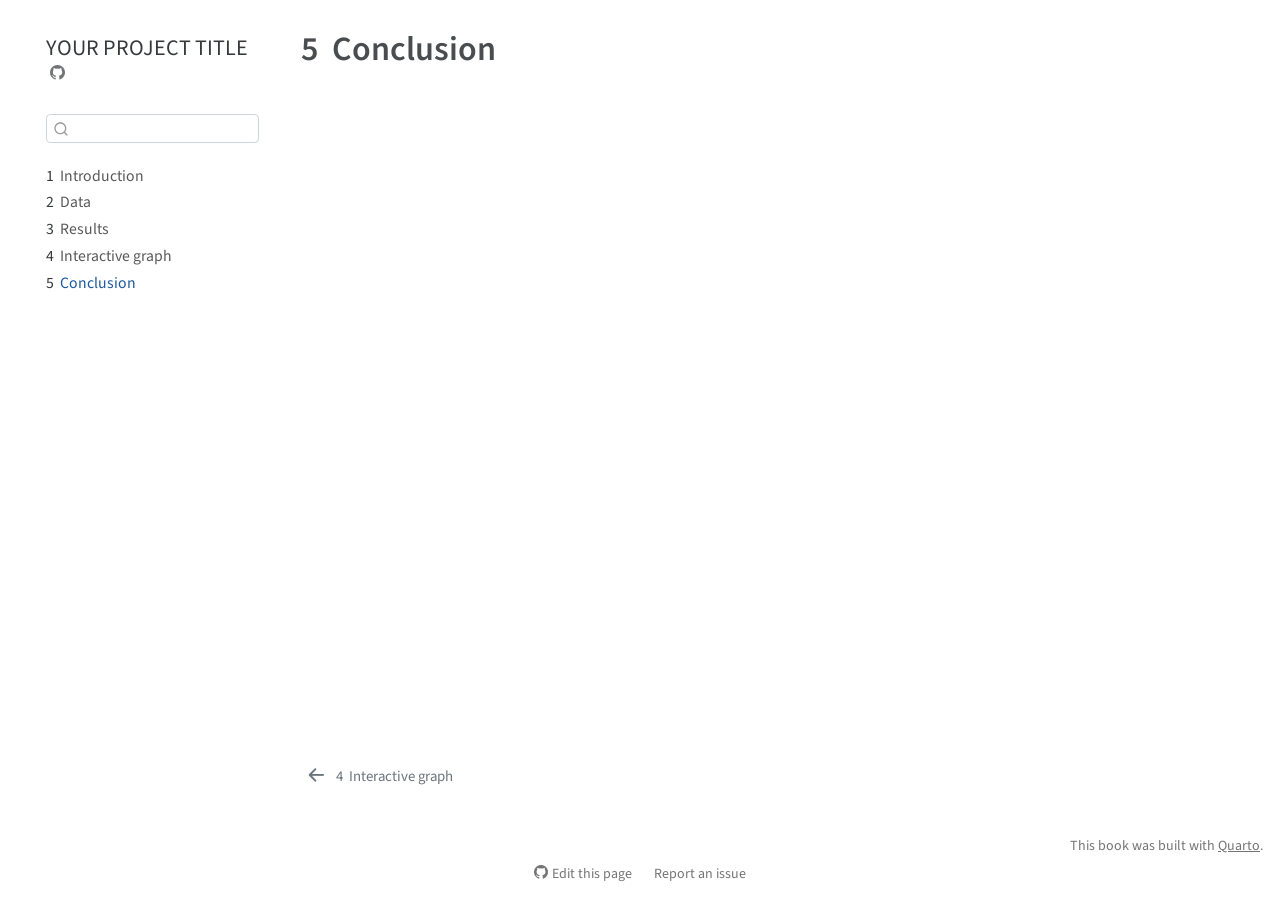
==== docs/conclusion.html @ 01deb5d8 "Initial commit" ====
<!DOCTYPE html>
<html xmlns="http://www.w3.org/1999/xhtml" lang="en" xml:lang="en"><head>

<meta charset="utf-8">
<meta name="generator" content="quarto-1.3.433">

<meta name="viewport" content="width=device-width, initial-scale=1.0, user-scalable=yes">


<title>YOUR PROJECT TITLE - 5&nbsp; Conclusion</title>
<style>
code{white-space: pre-wrap;}
span.smallcaps{font-variant: small-caps;}
div.columns{display: flex; gap: min(4vw, 1.5em);}
div.column{flex: auto; overflow-x: auto;}
div.hanging-indent{margin-left: 1.5em; text-indent: -1.5em;}
ul.task-list{list-style: none;}
ul.task-list li input[type="checkbox"] {
  width: 0.8em;
  margin: 0 0.8em 0.2em -1em; /* quarto-specific, see https://github.com/quarto-dev/quarto-cli/issues/4556 */ 
  vertical-align: middle;
}
</style>


<script src="site_libs/quarto-nav/quarto-nav.js"></script>
<script src="site_libs/quarto-nav/headroom.min.js"></script>
<script src="site_libs/clipboard/clipboard.min.js"></script>
<script src="site_libs/quarto-search/autocomplete.umd.js"></script>
<script src="site_libs/quarto-search/fuse.min.js"></script>
<script src="site_libs/quarto-search/quarto-search.js"></script>
<meta name="quarto:offset" content="./">
<link href="./d3graph.html" rel="prev">
<script src="site_libs/quarto-html/quarto.js"></script>
<script src="site_libs/quarto-html/popper.min.js"></script>
<script src="site_libs/quarto-html/tippy.umd.min.js"></script>
<script src="site_libs/quarto-html/anchor.min.js"></script>
<link href="site_libs/quarto-html/tippy.css" rel="stylesheet">
<link href="site_libs/quarto-html/quarto-syntax-highlighting.css" rel="stylesheet" id="quarto-text-highlighting-styles">
<script src="site_libs/bootstrap/bootstrap.min.js"></script>
<link href="site_libs/bootstrap/bootstrap-icons.css" rel="stylesheet">
<link href="site_libs/bootstrap/bootstrap.min.css" rel="stylesheet" id="quarto-bootstrap" data-mode="light">
<script id="quarto-search-options" type="application/json">{
  "location": "sidebar",
  "copy-button": false,
  "collapse-after": 3,
  "panel-placement": "start",
  "type": "textbox",
  "limit": 20,
  "language": {
    "search-no-results-text": "No results",
    "search-matching-documents-text": "matching documents",
    "search-copy-link-title": "Copy link to search",
    "search-hide-matches-text": "Hide additional matches",
    "search-more-match-text": "more match in this document",
    "search-more-matches-text": "more matches in this document",
    "search-clear-button-title": "Clear",
    "search-detached-cancel-button-title": "Cancel",
    "search-submit-button-title": "Submit",
    "search-label": "Search"
  }
}</script>


</head>

<body class="nav-sidebar floating">

<div id="quarto-search-results"></div>
  <header id="quarto-header" class="headroom fixed-top">
  <nav class="quarto-secondary-nav">
    <div class="container-fluid d-flex">
      <button type="button" class="quarto-btn-toggle btn" data-bs-toggle="collapse" data-bs-target="#quarto-sidebar,#quarto-sidebar-glass" aria-controls="quarto-sidebar" aria-expanded="false" aria-label="Toggle sidebar navigation" onclick="if (window.quartoToggleHeadroom) { window.quartoToggleHeadroom(); }">
        <i class="bi bi-layout-text-sidebar-reverse"></i>
      </button>
      <nav class="quarto-page-breadcrumbs" aria-label="breadcrumb"><ol class="breadcrumb"><li class="breadcrumb-item"><a href="./conclusion.html"><span class="chapter-number">5</span>&nbsp; <span class="chapter-title">Conclusion</span></a></li></ol></nav>
      <a class="flex-grow-1" role="button" data-bs-toggle="collapse" data-bs-target="#quarto-sidebar,#quarto-sidebar-glass" aria-controls="quarto-sidebar" aria-expanded="false" aria-label="Toggle sidebar navigation" onclick="if (window.quartoToggleHeadroom) { window.quartoToggleHeadroom(); }">      
      </a>
      <button type="button" class="btn quarto-search-button" aria-label="" onclick="window.quartoOpenSearch();">
        <i class="bi bi-search"></i>
      </button>
    </div>
  </nav>
</header>
<!-- content -->
<div id="quarto-content" class="quarto-container page-columns page-rows-contents page-layout-article">
<!-- sidebar -->
  <nav id="quarto-sidebar" class="sidebar collapse collapse-horizontal sidebar-navigation floating overflow-auto">
    <div class="pt-lg-2 mt-2 text-left sidebar-header">
    <div class="sidebar-title mb-0 py-0">
      <a href="./">YOUR PROJECT TITLE</a> 
        <div class="sidebar-tools-main">
    <a href="https://github.com/YOUR_GITHUB_ACCOUNT/REPO_NAME" rel="" title="Source Code" class="quarto-navigation-tool px-1" aria-label="Source Code"><i class="bi bi-github"></i></a>
</div>
    </div>
      </div>
        <div class="mt-2 flex-shrink-0 align-items-center">
        <div class="sidebar-search">
        <div id="quarto-search" class="" title="Search"></div>
        </div>
        </div>
    <div class="sidebar-menu-container"> 
    <ul class="list-unstyled mt-1">
        <li class="sidebar-item">
  <div class="sidebar-item-container"> 
  <a href="./index.html" class="sidebar-item-text sidebar-link">
 <span class="menu-text"><span class="chapter-number">1</span>&nbsp; <span class="chapter-title">Introduction</span></span></a>
  </div>
</li>
        <li class="sidebar-item">
  <div class="sidebar-item-container"> 
  <a href="./data.html" class="sidebar-item-text sidebar-link">
 <span class="menu-text"><span class="chapter-number">2</span>&nbsp; <span class="chapter-title">Data</span></span></a>
  </div>
</li>
        <li class="sidebar-item">
  <div class="sidebar-item-container"> 
  <a href="./results.html" class="sidebar-item-text sidebar-link">
 <span class="menu-text"><span class="chapter-number">3</span>&nbsp; <span class="chapter-title">Results</span></span></a>
  </div>
</li>
        <li class="sidebar-item">
  <div class="sidebar-item-container"> 
  <a href="./d3graph.html" class="sidebar-item-text sidebar-link">
 <span class="menu-text"><span class="chapter-number">4</span>&nbsp; <span class="chapter-title">Interactive graph</span></span></a>
  </div>
</li>
        <li class="sidebar-item">
  <div class="sidebar-item-container"> 
  <a href="./conclusion.html" class="sidebar-item-text sidebar-link active">
 <span class="menu-text"><span class="chapter-number">5</span>&nbsp; <span class="chapter-title">Conclusion</span></span></a>
  </div>
</li>
    </ul>
    </div>
</nav>
<div id="quarto-sidebar-glass" data-bs-toggle="collapse" data-bs-target="#quarto-sidebar,#quarto-sidebar-glass"></div>
<!-- margin-sidebar -->
    <div id="quarto-margin-sidebar" class="sidebar margin-sidebar">
        
    </div>
<!-- main -->
<main class="content" id="quarto-document-content">

<header id="title-block-header" class="quarto-title-block default">
<div class="quarto-title">
<h1 class="title"><span class="chapter-number">5</span>&nbsp; <span class="chapter-title">Conclusion</span></h1>
</div>



<div class="quarto-title-meta">

    
  
    
  </div>
  

</header>




</main> <!-- /main -->
<script id="quarto-html-after-body" type="application/javascript">
window.document.addEventListener("DOMContentLoaded", function (event) {
  const toggleBodyColorMode = (bsSheetEl) => {
    const mode = bsSheetEl.getAttribute("data-mode");
    const bodyEl = window.document.querySelector("body");
    if (mode === "dark") {
      bodyEl.classList.add("quarto-dark");
      bodyEl.classList.remove("quarto-light");
    } else {
      bodyEl.classList.add("quarto-light");
      bodyEl.classList.remove("quarto-dark");
    }
  }
  const toggleBodyColorPrimary = () => {
    const bsSheetEl = window.document.querySelector("link#quarto-bootstrap");
    if (bsSheetEl) {
      toggleBodyColorMode(bsSheetEl);
    }
  }
  toggleBodyColorPrimary();  
  const icon = "";
  const anchorJS = new window.AnchorJS();
  anchorJS.options = {
    placement: 'right',
    icon: icon
  };
  anchorJS.add('.anchored');
  const isCodeAnnotation = (el) => {
    for (const clz of el.classList) {
      if (clz.startsWith('code-annotation-')) {                     
        return true;
      }
    }
    return false;
  }
  const clipboard = new window.ClipboardJS('.code-copy-button', {
    text: function(trigger) {
      const codeEl = trigger.previousElementSibling.cloneNode(true);
      for (const childEl of codeEl.children) {
        if (isCodeAnnotation(childEl)) {
          childEl.remove();
        }
      }
      return codeEl.innerText;
    }
  });
  clipboard.on('success', function(e) {
    // button target
    const button = e.trigger;
    // don't keep focus
    button.blur();
    // flash "checked"
    button.classList.add('code-copy-button-checked');
    var currentTitle = button.getAttribute("title");
    button.setAttribute("title", "Copied!");
    let tooltip;
    if (window.bootstrap) {
      button.setAttribute("data-bs-toggle", "tooltip");
      button.setAttribute("data-bs-placement", "left");
      button.setAttribute("data-bs-title", "Copied!");
      tooltip = new bootstrap.Tooltip(button, 
        { trigger: "manual", 
          customClass: "code-copy-button-tooltip",
          offset: [0, -8]});
      tooltip.show();    
    }
    setTimeout(function() {
      if (tooltip) {
        tooltip.hide();
        button.removeAttribute("data-bs-title");
        button.removeAttribute("data-bs-toggle");
        button.removeAttribute("data-bs-placement");
      }
      button.setAttribute("title", currentTitle);
      button.classList.remove('code-copy-button-checked');
    }, 1000);
    // clear code selection
    e.clearSelection();
  });
  function tippyHover(el, contentFn) {
    const config = {
      allowHTML: true,
      content: contentFn,
      maxWidth: 500,
      delay: 100,
      arrow: false,
      appendTo: function(el) {
          return el.parentElement;
      },
      interactive: true,
      interactiveBorder: 10,
      theme: 'quarto',
      placement: 'bottom-start'
    };
    window.tippy(el, config); 
  }
  const noterefs = window.document.querySelectorAll('a[role="doc-noteref"]');
  for (var i=0; i<noterefs.length; i++) {
    const ref = noterefs[i];
    tippyHover(ref, function() {
      // use id or data attribute instead here
      let href = ref.getAttribute('data-footnote-href') || ref.getAttribute('href');
      try { href = new URL(href).hash; } catch {}
      const id = href.replace(/^#\/?/, "");
      const note = window.document.getElementById(id);
      return note.innerHTML;
    });
  }
      let selectedAnnoteEl;
      const selectorForAnnotation = ( cell, annotation) => {
        let cellAttr = 'data-code-cell="' + cell + '"';
        let lineAttr = 'data-code-annotation="' +  annotation + '"';
        const selector = 'span[' + cellAttr + '][' + lineAttr + ']';
        return selector;
      }
      const selectCodeLines = (annoteEl) => {
        const doc = window.document;
        const targetCell = annoteEl.getAttribute("data-target-cell");
        const targetAnnotation = annoteEl.getAttribute("data-target-annotation");
        const annoteSpan = window.document.querySelector(selectorForAnnotation(targetCell, targetAnnotation));
        const lines = annoteSpan.getAttribute("data-code-lines").split(",");
        const lineIds = lines.map((line) => {
          return targetCell + "-" + line;
        })
        let top = null;
        let height = null;
        let parent = null;
        if (lineIds.length > 0) {
            //compute the position of the single el (top and bottom and make a div)
            const el = window.document.getElementById(lineIds[0]);
            top = el.offsetTop;
            height = el.offsetHeight;
            parent = el.parentElement.parentElement;
          if (lineIds.length > 1) {
            const lastEl = window.document.getElementById(lineIds[lineIds.length - 1]);
            const bottom = lastEl.offsetTop + lastEl.offsetHeight;
            height = bottom - top;
          }
          if (top !== null && height !== null && parent !== null) {
            // cook up a div (if necessary) and position it 
            let div = window.document.getElementById("code-annotation-line-highlight");
            if (div === null) {
              div = window.document.createElement("div");
              div.setAttribute("id", "code-annotation-line-highlight");
              div.style.position = 'absolute';
              parent.appendChild(div);
            }
            div.style.top = top - 2 + "px";
            div.style.height = height + 4 + "px";
            let gutterDiv = window.document.getElementById("code-annotation-line-highlight-gutter");
            if (gutterDiv === null) {
              gutterDiv = window.document.createElement("div");
              gutterDiv.setAttribute("id", "code-annotation-line-highlight-gutter");
              gutterDiv.style.position = 'absolute';
              const codeCell = window.document.getElementById(targetCell);
              const gutter = codeCell.querySelector('.code-annotation-gutter');
              gutter.appendChild(gutterDiv);
            }
            gutterDiv.style.top = top - 2 + "px";
            gutterDiv.style.height = height + 4 + "px";
          }
          selectedAnnoteEl = annoteEl;
        }
      };
      const unselectCodeLines = () => {
        const elementsIds = ["code-annotation-line-highlight", "code-annotation-line-highlight-gutter"];
        elementsIds.forEach((elId) => {
          const div = window.document.getElementById(elId);
          if (div) {
            div.remove();
          }
        });
        selectedAnnoteEl = undefined;
      };
      // Attach click handler to the DT
      const annoteDls = window.document.querySelectorAll('dt[data-target-cell]');
      for (const annoteDlNode of annoteDls) {
        annoteDlNode.addEventListener('click', (event) => {
          const clickedEl = event.target;
          if (clickedEl !== selectedAnnoteEl) {
            unselectCodeLines();
            const activeEl = window.document.querySelector('dt[data-target-cell].code-annotation-active');
            if (activeEl) {
              activeEl.classList.remove('code-annotation-active');
            }
            selectCodeLines(clickedEl);
            clickedEl.classList.add('code-annotation-active');
          } else {
            // Unselect the line
            unselectCodeLines();
            clickedEl.classList.remove('code-annotation-active');
          }
        });
      }
  const findCites = (el) => {
    const parentEl = el.parentElement;
    if (parentEl) {
      const cites = parentEl.dataset.cites;
      if (cites) {
        return {
          el,
          cites: cites.split(' ')
        };
      } else {
        return findCites(el.parentElement)
      }
    } else {
      return undefined;
    }
  };
  var bibliorefs = window.document.querySelectorAll('a[role="doc-biblioref"]');
  for (var i=0; i<bibliorefs.length; i++) {
    const ref = bibliorefs[i];
    const citeInfo = findCites(ref);
    if (citeInfo) {
      tippyHover(citeInfo.el, function() {
        var popup = window.document.createElement('div');
        citeInfo.cites.forEach(function(cite) {
          var citeDiv = window.document.createElement('div');
          citeDiv.classList.add('hanging-indent');
          citeDiv.classList.add('csl-entry');
          var biblioDiv = window.document.getElementById('ref-' + cite);
          if (biblioDiv) {
            citeDiv.innerHTML = biblioDiv.innerHTML;
          }
          popup.appendChild(citeDiv);
        });
        return popup.innerHTML;
      });
    }
  }
});
</script>
<nav class="page-navigation">
  <div class="nav-page nav-page-previous">
      <a href="./d3graph.html" class="pagination-link">
        <i class="bi bi-arrow-left-short"></i> <span class="nav-page-text"><span class="chapter-number">4</span>&nbsp; <span class="chapter-title">Interactive graph</span></span>
      </a>          
  </div>
  <div class="nav-page nav-page-next">
  </div>
</nav>
</div> <!-- /content -->
<footer class="footer">
  <div class="nav-footer">
    <div class="nav-footer-left">
      &nbsp;
    </div>   
    <div class="nav-footer-center">
      &nbsp;
    <div class="toc-actions"><div><i class="bi bi-github"></i></div><div class="action-links"><p><a href="https://github.com/YOUR_GITHUB_ACCOUNT/REPO_NAME/edit/main/conclusion.qmd" class="toc-action">Edit this page</a></p><p><a href="https://github.com/YOUR_GITHUB_ACCOUNT/REPO_NAME/issues/new" class="toc-action">Report an issue</a></p></div></div></div>
    <div class="nav-footer-right">This book was built with <a href="https://quarto.org/">Quarto</a>.</div>
  </div>
</footer>



</body></html>
---- docs/site_libs/quarto-html/tippy.css ----
.tippy-box[data-animation=fade][data-state=hidden]{opacity:0}[data-tippy-root]{max-width:calc(100vw - 10px)}.tippy-box{position:relative;background-color:#333;color:#fff;border-radius:4px;font-size:14px;line-height:1.4;white-space:normal;outline:0;transition-property:transform,visibility,opacity}.tippy-box[data-placement^=top]>.tippy-arrow{bottom:0}.tippy-box[data-placement^=top]>.tippy-arrow:before{bottom:-7px;left:0;border-width:8px 8px 0;border-top-color:initial;transform-origin:center top}.tippy-box[data-placement^=bottom]>.tippy-arrow{top:0}.tippy-box[data-placement^=bottom]>.tippy-arrow:before{top:-7px;left:0;border-width:0 8px 8px;border-bottom-color:initial;transform-origin:center bottom}.tippy-box[data-placement^=left]>.tippy-arrow{right:0}.tippy-box[data-placement^=left]>.tippy-arrow:before{border-width:8px 0 8px 8px;border-left-color:initial;right:-7px;transform-origin:center left}.tippy-box[data-placement^=right]>.tippy-arrow{left:0}.tippy-box[data-placement^=right]>.tippy-arrow:before{left:-7px;border-width:8px 8px 8px 0;border-right-color:initial;transform-origin:center right}.tippy-box[data-inertia][data-state=visible]{transition-timing-function:cubic-bezier(.54,1.5,.38,1.11)}.tippy-arrow{width:16px;height:16px;color:#333}.tippy-arrow:before{content:"";position:absolute;border-color:transparent;border-style:solid}.tippy-content{position:relative;padding:5px 9px;z-index:1}
---- docs/site_libs/quarto-html/quarto-syntax-highlighting.css ----
/* quarto syntax highlight colors */
:root {
  --quarto-hl-ot-color: #003B4F;
  --quarto-hl-at-color: #657422;
  --quarto-hl-ss-color: #20794D;
  --quarto-hl-an-color: #5E5E5E;
  --quarto-hl-fu-color: #4758AB;
  --quarto-hl-st-color: #20794D;
  --quarto-hl-cf-color: #003B4F;
  --quarto-hl-op-color: #5E5E5E;
  --quarto-hl-er-color: #AD0000;
  --quarto-hl-bn-color: #AD0000;
  --quarto-hl-al-color: #AD0000;
  --quarto-hl-va-color: #111111;
  --quarto-hl-bu-color: inherit;
  --quarto-hl-ex-color: inherit;
  --quarto-hl-pp-color: #AD0000;
  --quarto-hl-in-color: #5E5E5E;
  --quarto-hl-vs-color: #20794D;
  --quarto-hl-wa-color: #5E5E5E;
  --quarto-hl-do-color: #5E5E5E;
  --quarto-hl-im-color: #00769E;
  --quarto-hl-ch-color: #20794D;
  --quarto-hl-dt-color: #AD0000;
  --quarto-hl-fl-color: #AD0000;
  --quarto-hl-co-color: #5E5E5E;
  --quarto-hl-cv-color: #5E5E5E;
  --quarto-hl-cn-color: #8f5902;
  --quarto-hl-sc-color: #5E5E5E;
  --quarto-hl-dv-color: #AD0000;
  --quarto-hl-kw-color: #003B4F;
}

/* other quarto variables */
:root {
  --quarto-font-monospace: SFMono-Regular, Menlo, Monaco, Consolas, "Liberation Mono", "Courier New", monospace;
}

pre > code.sourceCode > span {
  color: #003B4F;
}

code span {
  color: #003B4F;
}

code.sourceCode > span {
  color: #003B4F;
}

div.sourceCode,
div.sourceCode pre.sourceCode {
  color: #003B4F;
}

code span.ot {
  color: #003B4F;
  font-style: inherit;
}

code span.at {
  color: #657422;
  font-style: inherit;
}

code span.ss {
  color: #20794D;
  font-style: inherit;
}

code span.an {
  color: #5E5E5E;
  font-style: inherit;
}

code span.fu {
  color: #4758AB;
  font-style: inherit;
}

code span.st {
  color: #20794D;
  font-style: inherit;
}

code span.cf {
  color: #003B4F;
  font-style: inherit;
}

code span.op {
  color: #5E5E5E;
  font-style: inherit;
}

code span.er {
  color: #AD0000;
  font-style: inherit;
}

code span.bn {
  color: #AD0000;
  font-style: inherit;
}

code span.al {
  color: #AD0000;
  font-style: inherit;
}

code span.va {
  color: #111111;
  font-style: inherit;
}

code span.bu {
  font-style: inherit;
}

code span.ex {
  font-style: inherit;
}

code span.pp {
  color: #AD0000;
  font-style: inherit;
}

code span.in {
  color: #5E5E5E;
  font-style: inherit;
}

code span.vs {
  color: #20794D;
  font-style: inherit;
}

code span.wa {
  color: #5E5E5E;
  font-style: italic;
}

code span.do {
  color: #5E5E5E;
  font-style: italic;
}

code span.im {
  color: #00769E;
  font-style: inherit;
}

code span.ch {
  color: #20794D;
  font-style: inherit;
}

code span.dt {
  color: #AD0000;
  font-style: inherit;
}

code span.fl {
  color: #AD0000;
  font-style: inherit;
}

code span.co {
  color: #5E5E5E;
  font-style: inherit;
}

code span.cv {
  color: #5E5E5E;
  font-style: italic;
}

code span.cn {
  color: #8f5902;
  font-style: inherit;
}

code span.sc {
  color: #5E5E5E;
  font-style: inherit;
}

code span.dv {
  color: #AD0000;
  font-style: inherit;
}

code span.kw {
  color: #003B4F;
  font-style: inherit;
}

.prevent-inlining {
  content: "</";
}

/*# sourceMappingURL=debc5d5d77c3f9108843748ff7464032.css.map */
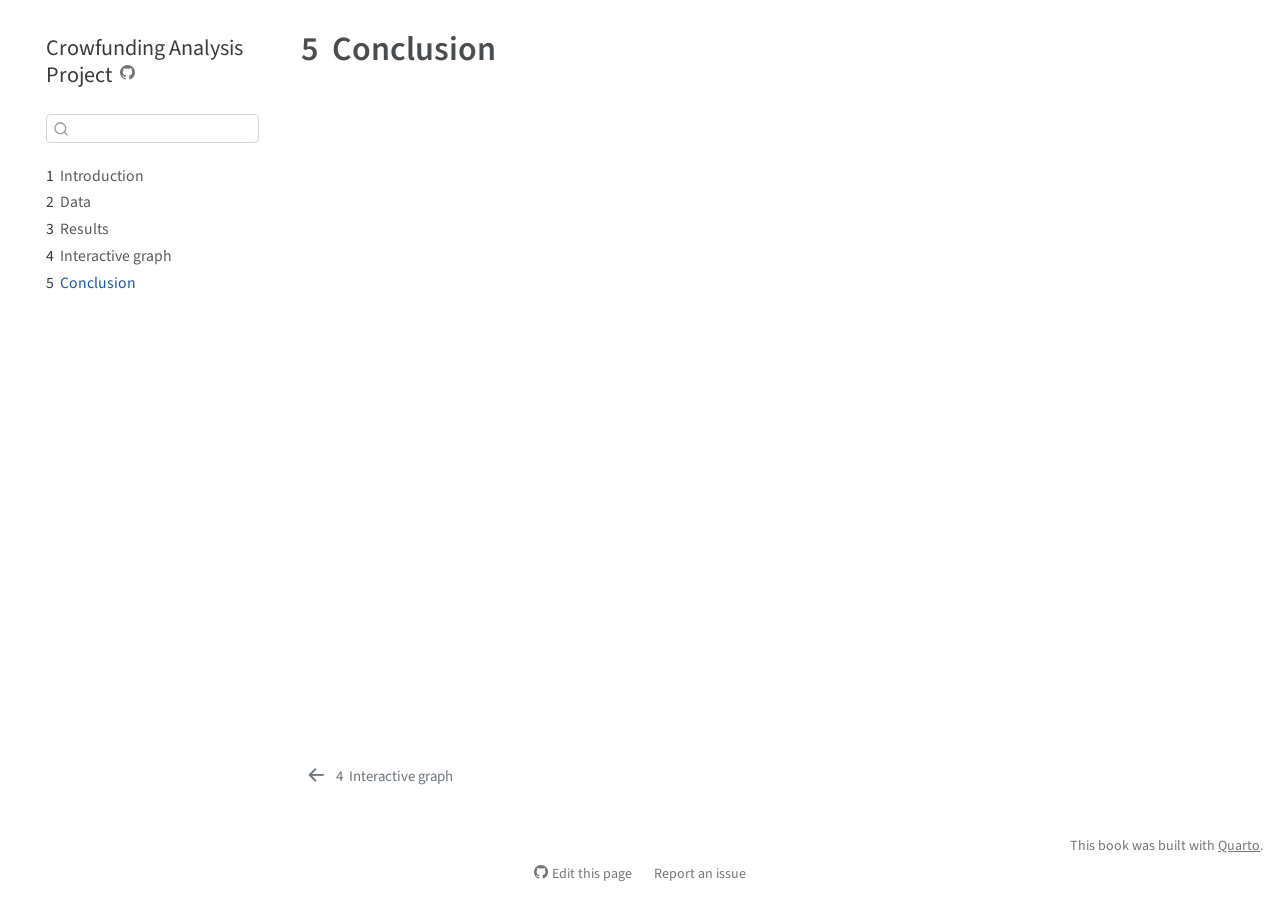
==== commit b3b865b7: "render the book" ====
--- a/docs/conclusion.html
+++ b/docs/conclusion.html
@@ -7,7 +7,7 @@
 <meta name="viewport" content="width=device-width, initial-scale=1.0, user-scalable=yes">
 
 
-<title>YOUR PROJECT TITLE - 5&nbsp; Conclusion</title>
+<title>Crowfunding Analysis Project - 5&nbsp; Conclusion</title>
 <style>
 code{white-space: pre-wrap;}
 span.smallcaps{font-variant: small-caps;}
@@ -88,9 +88,9 @@
   <nav id="quarto-sidebar" class="sidebar collapse collapse-horizontal sidebar-navigation floating overflow-auto">
     <div class="pt-lg-2 mt-2 text-left sidebar-header">
     <div class="sidebar-title mb-0 py-0">
-      <a href="./">YOUR PROJECT TITLE</a> 
+      <a href="./">Crowfunding Analysis Project</a> 
         <div class="sidebar-tools-main">
-    <a href="https://github.com/YOUR_GITHUB_ACCOUNT/REPO_NAME" rel="" title="Source Code" class="quarto-navigation-tool px-1" aria-label="Source Code"><i class="bi bi-github"></i></a>
+    <a href="https://github.com/1819398633/crowd_funding" rel="" title="Source Code" class="quarto-navigation-tool px-1" aria-label="Source Code"><i class="bi bi-github"></i></a>
 </div>
     </div>
       </div>
@@ -413,7 +413,7 @@
     </div>   
     <div class="nav-footer-center">
       &nbsp;
-    <div class="toc-actions"><div><i class="bi bi-github"></i></div><div class="action-links"><p><a href="https://github.com/YOUR_GITHUB_ACCOUNT/REPO_NAME/edit/main/conclusion.qmd" class="toc-action">Edit this page</a></p><p><a href="https://github.com/YOUR_GITHUB_ACCOUNT/REPO_NAME/issues/new" class="toc-action">Report an issue</a></p></div></div></div>
+    <div class="toc-actions"><div><i class="bi bi-github"></i></div><div class="action-links"><p><a href="https://github.com/1819398633/crowd_funding/edit/main/conclusion.qmd" class="toc-action">Edit this page</a></p><p><a href="https://github.com/1819398633/crowd_funding/issues/new" class="toc-action">Report an issue</a></p></div></div></div>
     <div class="nav-footer-right">This book was built with <a href="https://quarto.org/">Quarto</a>.</div>
   </div>
 </footer>
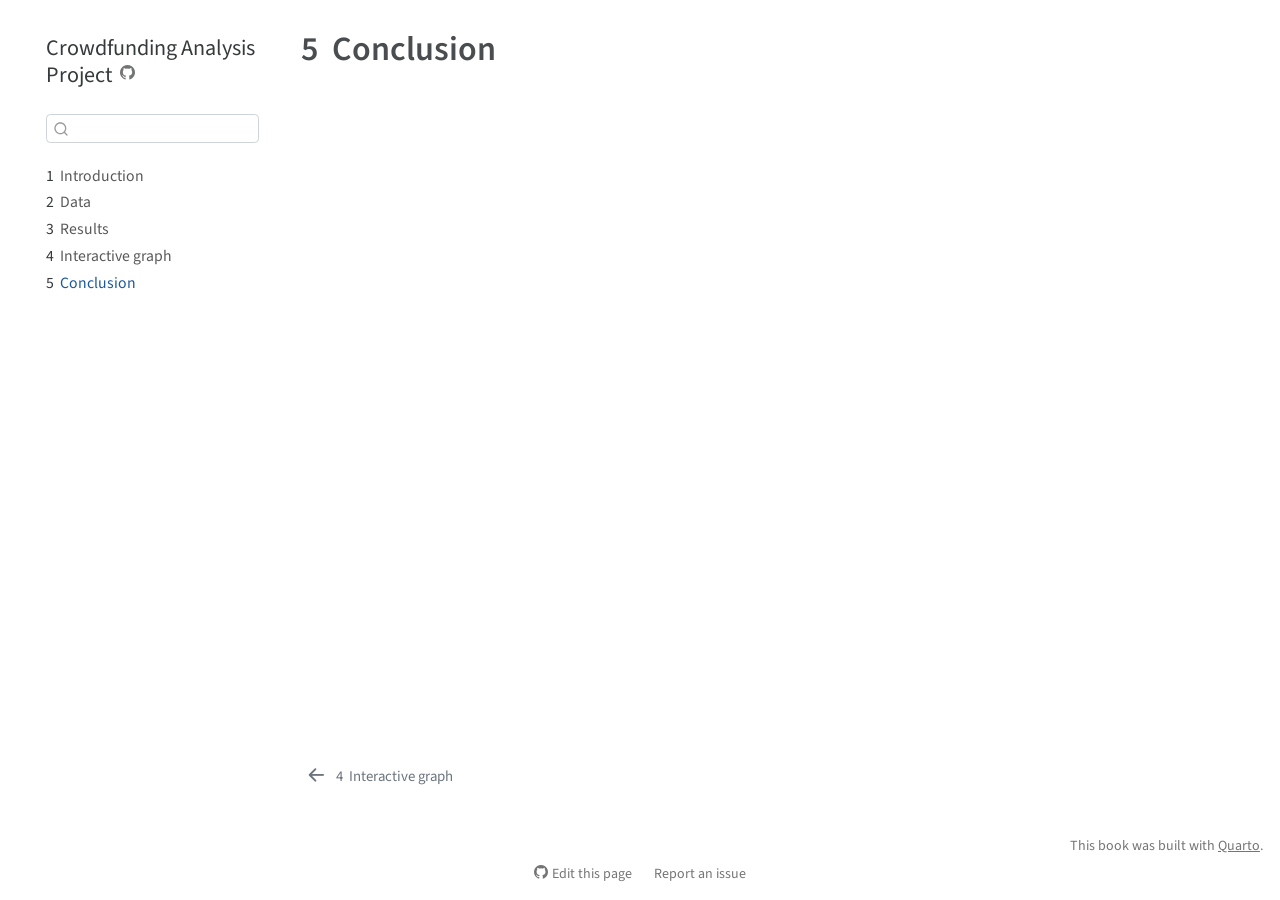
==== commit 0901f8e0: "upload render book" ====
--- a/docs/conclusion.html
+++ b/docs/conclusion.html
@@ -7,7 +7,7 @@
 <meta name="viewport" content="width=device-width, initial-scale=1.0, user-scalable=yes">
 
 
-<title>Crowfunding Analysis Project - 5&nbsp; Conclusion</title>
+<title>Crowdfunding Analysis Project - 5&nbsp; Conclusion</title>
 <style>
 code{white-space: pre-wrap;}
 span.smallcaps{font-variant: small-caps;}
@@ -88,9 +88,9 @@
   <nav id="quarto-sidebar" class="sidebar collapse collapse-horizontal sidebar-navigation floating overflow-auto">
     <div class="pt-lg-2 mt-2 text-left sidebar-header">
     <div class="sidebar-title mb-0 py-0">
-      <a href="./">Crowfunding Analysis Project</a> 
+      <a href="./">Crowdfunding Analysis Project</a> 
         <div class="sidebar-tools-main">
-    <a href="https://github.com/1819398633/crowd_funding" rel="" title="Source Code" class="quarto-navigation-tool px-1" aria-label="Source Code"><i class="bi bi-github"></i></a>
+    <a href="https://github.com/1819398633/crowd_funding.git" rel="" title="Source Code" class="quarto-navigation-tool px-1" aria-label="Source Code"><i class="bi bi-github"></i></a>
 </div>
     </div>
       </div>
@@ -413,7 +413,7 @@
     </div>   
     <div class="nav-footer-center">
       &nbsp;
-    <div class="toc-actions"><div><i class="bi bi-github"></i></div><div class="action-links"><p><a href="https://github.com/1819398633/crowd_funding/edit/main/conclusion.qmd" class="toc-action">Edit this page</a></p><p><a href="https://github.com/1819398633/crowd_funding/issues/new" class="toc-action">Report an issue</a></p></div></div></div>
+    <div class="toc-actions"><div><i class="bi bi-github"></i></div><div class="action-links"><p><a href="https://github.com/1819398633/crowd_funding.git/edit/main/conclusion.qmd" class="toc-action">Edit this page</a></p><p><a href="https://github.com/1819398633/crowd_funding.git/issues/new" class="toc-action">Report an issue</a></p></div></div></div>
     <div class="nav-footer-right">This book was built with <a href="https://quarto.org/">Quarto</a>.</div>
   </div>
 </footer>
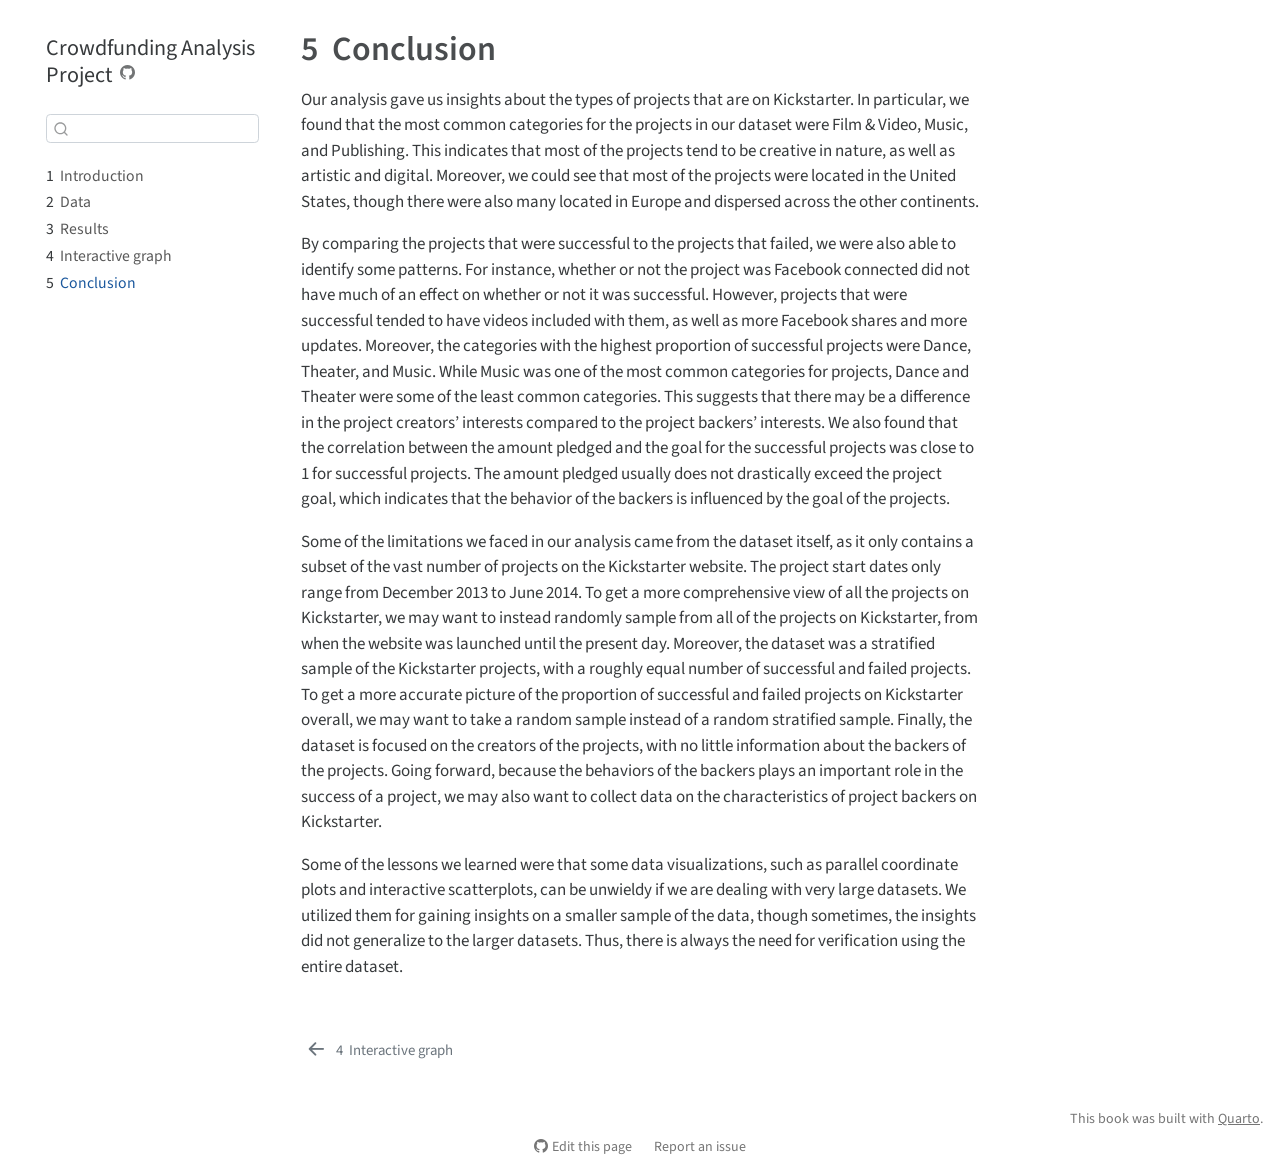
==== commit 13780d2b: "update draft of result, conclusion, d3" ====
--- a/docs/conclusion.html
+++ b/docs/conclusion.html
@@ -159,6 +159,10 @@
 
 </header>
 
+<p>Our analysis gave us insights about the types of projects that are on Kickstarter. In particular, we found that the most common categories for the projects in our dataset were Film &amp; Video, Music, and Publishing. This indicates that most of the projects tend to be creative in nature, as well as artistic and digital. Moreover, we could see that most of the projects were located in the United States, though there were also many located in Europe and dispersed across the other continents.</p>
+<p>By comparing the projects that were successful to the projects that failed, we were also able to identify some patterns. For instance, whether or not the project was Facebook connected did not have much of an effect on whether or not it was successful. However, projects that were successful tended to have videos included with them, as well as more Facebook shares and more updates. Moreover, the categories with the highest proportion of successful projects were Dance, Theater, and Music. While Music was one of the most common categories for projects, Dance and Theater were some of the least common categories. This suggests that there may be a difference in the project creators’ interests compared to the project backers’ interests. We also found that the correlation between the amount pledged and the goal for the successful projects was close to 1 for successful projects. The amount pledged usually does not drastically exceed the project goal, which indicates that the behavior of the backers is influenced by the goal of the projects.</p>
+<p>Some of the limitations we faced in our analysis came from the dataset itself, as it only contains a subset of the vast number of projects on the Kickstarter website. The project start dates only range from December 2013 to June 2014. To get a more comprehensive view of all the projects on Kickstarter, we may want to instead randomly sample from all of the projects on Kickstarter, from when the website was launched until the present day. Moreover, the dataset was a stratified sample of the Kickstarter projects, with a roughly equal number of successful and failed projects. To get a more accurate picture of the proportion of successful and failed projects on Kickstarter overall, we may want to take a random sample instead of a random stratified sample. Finally, the dataset is focused on the creators of the projects, with no little information about the backers of the projects. Going forward, because the behaviors of the backers plays an important role in the success of a project, we may also want to collect data on the characteristics of project backers on Kickstarter.</p>
+<p>Some of the lessons we learned were that some data visualizations, such as parallel coordinate plots and interactive scatterplots, can be unwieldy if we are dealing with very large datasets. We utilized them for gaining insights on a smaller sample of the data, though sometimes, the insights did not generalize to the larger datasets. Thus, there is always the need for verification using the entire dataset.</p>
 
 
 
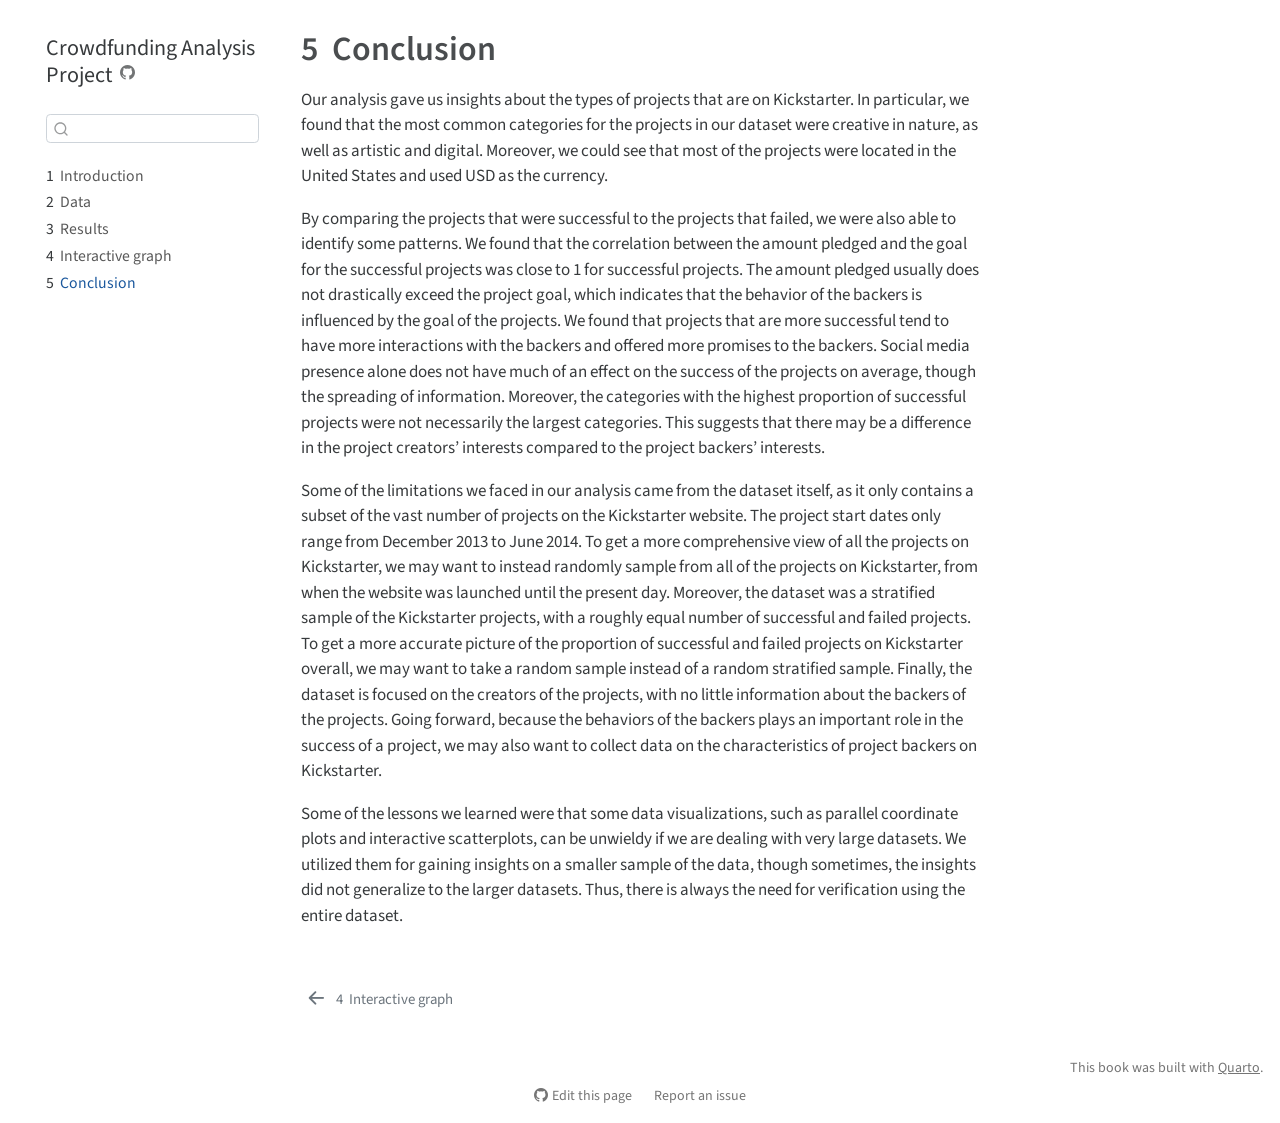
==== commit f23bf29e: "update render" ====
--- a/docs/conclusion.html
+++ b/docs/conclusion.html
@@ -159,8 +159,8 @@
 
 </header>
 
-<p>Our analysis gave us insights about the types of projects that are on Kickstarter. In particular, we found that the most common categories for the projects in our dataset were Film &amp; Video, Music, and Publishing. This indicates that most of the projects tend to be creative in nature, as well as artistic and digital. Moreover, we could see that most of the projects were located in the United States, though there were also many located in Europe and dispersed across the other continents.</p>
-<p>By comparing the projects that were successful to the projects that failed, we were also able to identify some patterns. For instance, whether or not the project was Facebook connected did not have much of an effect on whether or not it was successful. However, projects that were successful tended to have videos included with them, as well as more Facebook shares and more updates. Moreover, the categories with the highest proportion of successful projects were Dance, Theater, and Music. While Music was one of the most common categories for projects, Dance and Theater were some of the least common categories. This suggests that there may be a difference in the project creators’ interests compared to the project backers’ interests. We also found that the correlation between the amount pledged and the goal for the successful projects was close to 1 for successful projects. The amount pledged usually does not drastically exceed the project goal, which indicates that the behavior of the backers is influenced by the goal of the projects.</p>
+<p>Our analysis gave us insights about the types of projects that are on Kickstarter. In particular, we found that the most common categories for the projects in our dataset were creative in nature, as well as artistic and digital. Moreover, we could see that most of the projects were located in the United States and used USD as the currency.</p>
+<p>By comparing the projects that were successful to the projects that failed, we were also able to identify some patterns. We found that the correlation between the amount pledged and the goal for the successful projects was close to 1 for successful projects. The amount pledged usually does not drastically exceed the project goal, which indicates that the behavior of the backers is influenced by the goal of the projects. We found that projects that are more successful tend to have more interactions with the backers and offered more promises to the backers. Social media presence alone does not have much of an effect on the success of the projects on average, though the spreading of information. Moreover, the categories with the highest proportion of successful projects were not necessarily the largest categories. This suggests that there may be a difference in the project creators’ interests compared to the project backers’ interests.</p>
 <p>Some of the limitations we faced in our analysis came from the dataset itself, as it only contains a subset of the vast number of projects on the Kickstarter website. The project start dates only range from December 2013 to June 2014. To get a more comprehensive view of all the projects on Kickstarter, we may want to instead randomly sample from all of the projects on Kickstarter, from when the website was launched until the present day. Moreover, the dataset was a stratified sample of the Kickstarter projects, with a roughly equal number of successful and failed projects. To get a more accurate picture of the proportion of successful and failed projects on Kickstarter overall, we may want to take a random sample instead of a random stratified sample. Finally, the dataset is focused on the creators of the projects, with no little information about the backers of the projects. Going forward, because the behaviors of the backers plays an important role in the success of a project, we may also want to collect data on the characteristics of project backers on Kickstarter.</p>
 <p>Some of the lessons we learned were that some data visualizations, such as parallel coordinate plots and interactive scatterplots, can be unwieldy if we are dealing with very large datasets. We utilized them for gaining insights on a smaller sample of the data, though sometimes, the insights did not generalize to the larger datasets. Thus, there is always the need for verification using the entire dataset.</p>
 
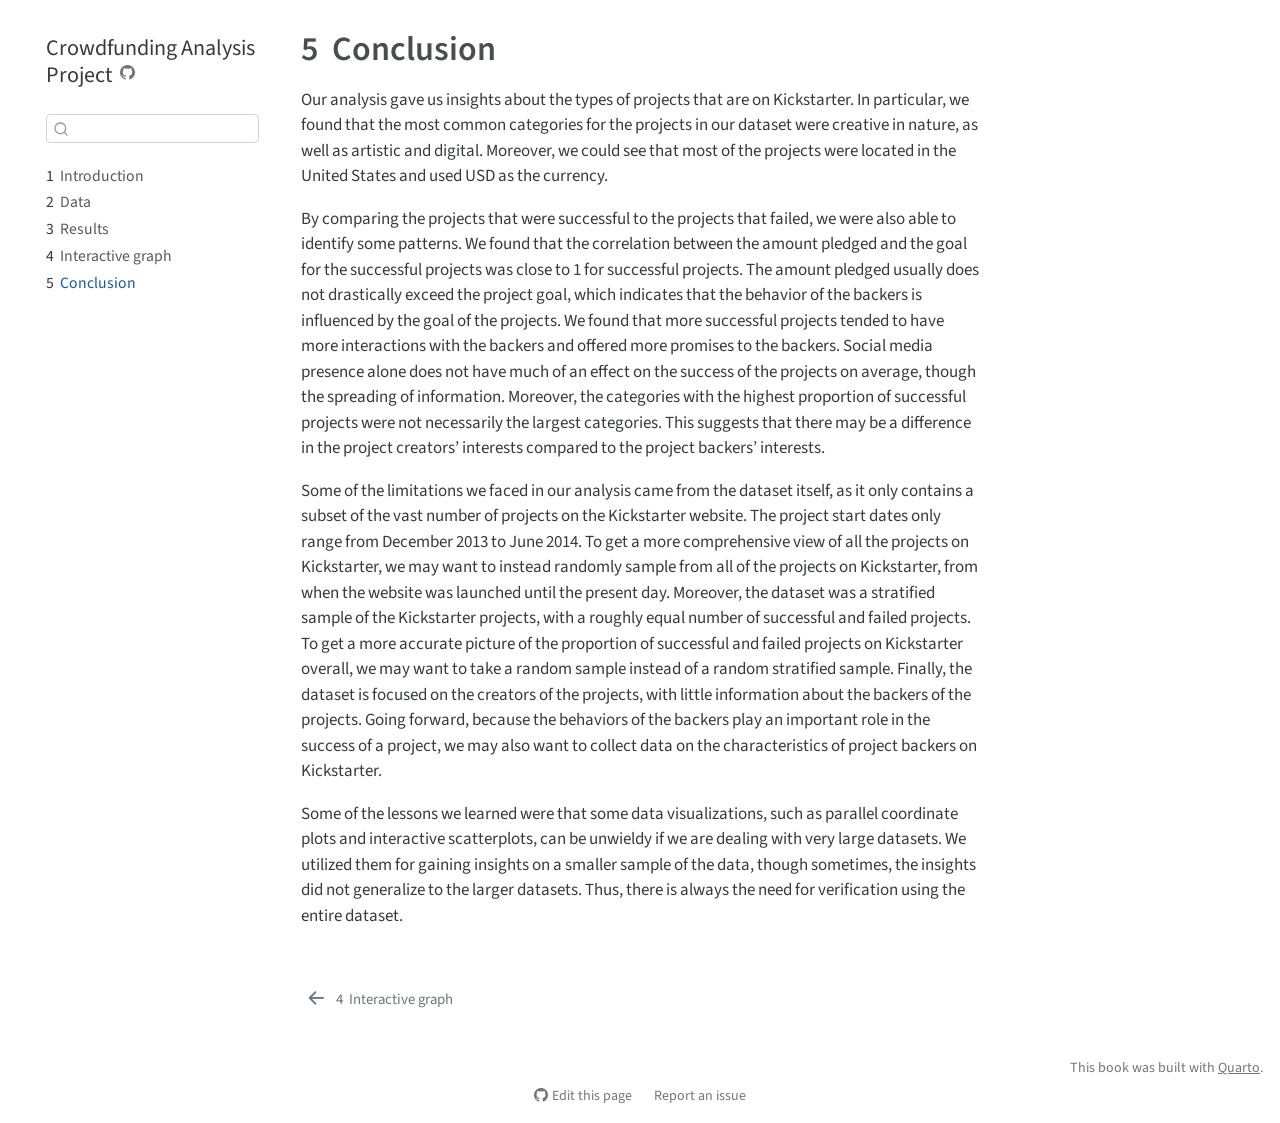
==== commit 02c286e0: "final update!!!!!!" ====
--- a/docs/conclusion.html
+++ b/docs/conclusion.html
@@ -160,8 +160,8 @@
 </header>
 
 <p>Our analysis gave us insights about the types of projects that are on Kickstarter. In particular, we found that the most common categories for the projects in our dataset were creative in nature, as well as artistic and digital. Moreover, we could see that most of the projects were located in the United States and used USD as the currency.</p>
-<p>By comparing the projects that were successful to the projects that failed, we were also able to identify some patterns. We found that the correlation between the amount pledged and the goal for the successful projects was close to 1 for successful projects. The amount pledged usually does not drastically exceed the project goal, which indicates that the behavior of the backers is influenced by the goal of the projects. We found that projects that are more successful tend to have more interactions with the backers and offered more promises to the backers. Social media presence alone does not have much of an effect on the success of the projects on average, though the spreading of information. Moreover, the categories with the highest proportion of successful projects were not necessarily the largest categories. This suggests that there may be a difference in the project creators’ interests compared to the project backers’ interests.</p>
-<p>Some of the limitations we faced in our analysis came from the dataset itself, as it only contains a subset of the vast number of projects on the Kickstarter website. The project start dates only range from December 2013 to June 2014. To get a more comprehensive view of all the projects on Kickstarter, we may want to instead randomly sample from all of the projects on Kickstarter, from when the website was launched until the present day. Moreover, the dataset was a stratified sample of the Kickstarter projects, with a roughly equal number of successful and failed projects. To get a more accurate picture of the proportion of successful and failed projects on Kickstarter overall, we may want to take a random sample instead of a random stratified sample. Finally, the dataset is focused on the creators of the projects, with no little information about the backers of the projects. Going forward, because the behaviors of the backers plays an important role in the success of a project, we may also want to collect data on the characteristics of project backers on Kickstarter.</p>
+<p>By comparing the projects that were successful to the projects that failed, we were also able to identify some patterns. We found that the correlation between the amount pledged and the goal for the successful projects was close to 1 for successful projects. The amount pledged usually does not drastically exceed the project goal, which indicates that the behavior of the backers is influenced by the goal of the projects. We found that more successful projects tended to have more interactions with the backers and offered more promises to the backers. Social media presence alone does not have much of an effect on the success of the projects on average, though the spreading of information. Moreover, the categories with the highest proportion of successful projects were not necessarily the largest categories. This suggests that there may be a difference in the project creators’ interests compared to the project backers’ interests.</p>
+<p>Some of the limitations we faced in our analysis came from the dataset itself, as it only contains a subset of the vast number of projects on the Kickstarter website. The project start dates only range from December 2013 to June 2014. To get a more comprehensive view of all the projects on Kickstarter, we may want to instead randomly sample from all of the projects on Kickstarter, from when the website was launched until the present day. Moreover, the dataset was a stratified sample of the Kickstarter projects, with a roughly equal number of successful and failed projects. To get a more accurate picture of the proportion of successful and failed projects on Kickstarter overall, we may want to take a random sample instead of a random stratified sample. Finally, the dataset is focused on the creators of the projects, with little information about the backers of the projects. Going forward, because the behaviors of the backers play an important role in the success of a project, we may also want to collect data on the characteristics of project backers on Kickstarter.</p>
 <p>Some of the lessons we learned were that some data visualizations, such as parallel coordinate plots and interactive scatterplots, can be unwieldy if we are dealing with very large datasets. We utilized them for gaining insights on a smaller sample of the data, though sometimes, the insights did not generalize to the larger datasets. Thus, there is always the need for verification using the entire dataset.</p>
 
 
